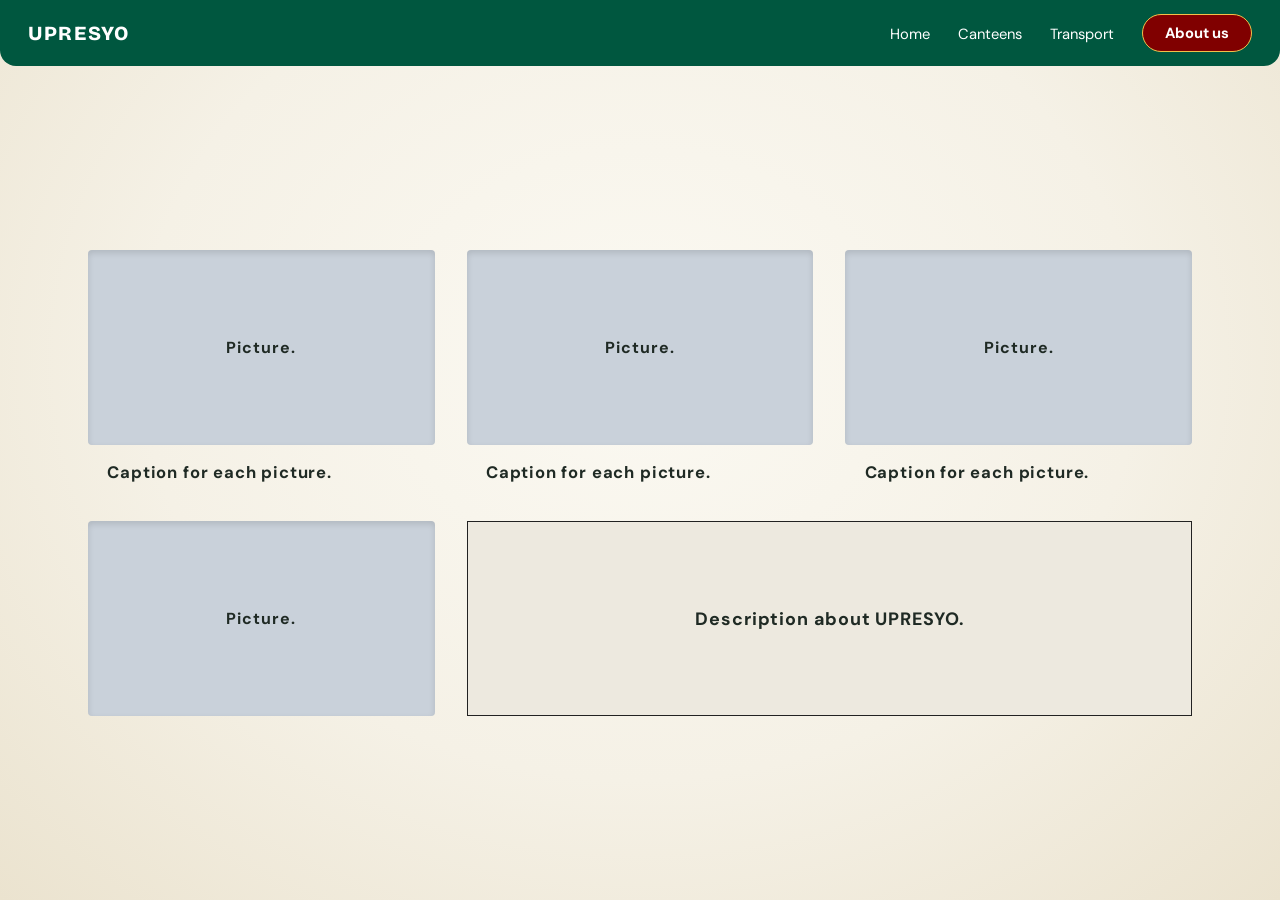
==== UPRESYO/about.html @ b5fb4d33 "Add files via upload" ====
<!DOCTYPE html>
<html lang="en">
<head>
  <meta charset="UTF-8">
  <meta name="viewport" content="width=device-width, initial-scale=1">
  <title>About us | UPRESYO</title>
  <link rel="preconnect" href="https://fonts.googleapis.com">
  <link rel="preconnect" href="https://fonts.gstatic.com" crossorigin>
  <link href="https://fonts.googleapis.com/css2?family=Bricolage+Grotesque:wght@600;800&family=DM+Sans:wght@400;500;700&display=swap" rel="stylesheet">
  <!-- style.css gives this page the same fonts, colors and navbar as the home page -->
  <link rel="stylesheet" href="home.css">
  <link rel="stylesheet" href="about.css">
</head>
<body>
  <div class="page">

    <!-- Navigation (same as home) -->
    <header class="navbar">
      <a href="home.html" class="logo">UPRESYO</a>
      <nav>
        <ul class="nav-links">
          <li><a href="home.html">Home</a></li>
          <li><a href="#">Canteens</a></li>
          <li><a href="#">Transport</a></li>
          <li><a href="about.html" class="btn-about" aria-current="page">About us</a></li>
        </ul>
      </nav>
    </header>

    <main class="about">

      <!-- Row 1: three pictures with captions -->
      <section class="gallery">
        <figure class="card">
          <div class="picture">Picture.</div>
          <!-- To use a real photo: <div class="picture"><img src="photo1.jpg" alt="..."></div> -->
          <figcaption>Caption for each picture.</figcaption>
        </figure>

        <figure class="card">
          <div class="picture">Picture.</div>
          <figcaption>Caption for each picture.</figcaption>
        </figure>

        <figure class="card">
          <div class="picture">Picture.</div>
          <figcaption>Caption for each picture.</figcaption>
        </figure>
      </section>

      <!-- Row 2: one picture and the description -->
      <section class="intro">
        <div class="picture">Picture.</div>
        <div class="description">
          <p>Description about UPRESYO.</p>
        </div>
      </section>

    </main>
  </div>
</body>
</html>
---- UPRESYO/home.css ----
:root {
  --green: #00573f;
  --green-dark: #003826;
  --cream: #f5f1e6;
  --gold: #f2c04a;
  --maroon: #5a2620;
  --white: #ffffff;
  --ink: #1f2a24;

  --font-heading: "Bricolage Grotesque", "Segoe UI", Arial, sans-serif;
  --font-body: "DM Sans", "Segoe UI", Arial, sans-serif;
}

* {
  box-sizing: border-box;
  margin: 0;
  padding: 0;
}

html,
body {
  height: 100%;
}

body {
  font-family: var(--font-body);
  background: var(--cream);
}

/* ---------- Frame ---------- */
.frame {
  display: flex;
  flex-direction: column;
  width: 100%;
  height: 100vh;   /* fallback */
  height: 100dvh;  /* fills the whole browser window */
  min-height: 520px;
  background:
    radial-gradient(ellipse at 50% 55%, #fbf9f2 0%, var(--cream) 55%, #ebe3cf 100%);
  overflow: hidden;
}

/* ---------- Navbar ---------- */
.navbar {
  display: flex;
  align-items: center;
  justify-content: space-between;
  flex-wrap: wrap;
  gap: 12px;
  background: var(--green);
  flex: none;
  padding: 14px 28px;
  border-radius: 0 0 16px 16px;
}

.logo {
  font-family: var(--font-heading);
  color: var(--white);
  font-weight: 800;
  font-size: 1.25rem;
  letter-spacing: 0.06em;
  text-decoration: none;
}

.nav-links {
  display: flex;
  align-items: center;
  gap: 28px;
  list-style: none;
}

.nav-links a {
  color: var(--white);
  font-size: 0.92rem;
  text-decoration: none;
  padding-bottom: 3px;
  border-bottom: 2px solid transparent;
  transition: border-color 0.2s ease;
}

.nav-links a.active {
  font-weight: 700;
  border-bottom-color: var(--gold);
}

.nav-links a:hover {
  border-bottom-color: var(--gold);
}

.nav-links a:focus-visible,
.logo:focus-visible,
.blob:focus-visible {
  outline: 3px solid var(--gold);
  outline-offset: 3px;
}

.nav-links .btn-about {
  display: inline-block;
  background: var(--gold);
  color: var(--green-dark);
  padding: 8px 22px;
  border-radius: 999px;
  border-bottom: 0;
  font-weight: 700;
  transition: background-color 0.2s ease;
}

.nav-links .btn-about:hover {
  background: #ffd873;
}

/* ---------- Stage (everything is positioned in % so it scales) ---------- */
.stage {
  position: relative;
  flex: 1;
  min-height: 0;
  container-type: size;
  /* One shared size unit so text and shapes scale together
     with whichever is tighter: the window's width or height. */
  --u: min(1cqw, 1.57cqh);
}

.stage > * {
  position: absolute;
}

/* Orbit rings */
.orbit {
  border-radius: 50%;
  border: 1.5px solid;
}

.orbit-outer {
  left: 9%;
  top: 13%;
  width: 82%;
  height: 79%;
  border-color: var(--gold);
  box-shadow: 0 0 26px rgba(242, 192, 74, 0.3), inset 0 0 26px rgba(242, 192, 74, 0.15);
}

.orbit-inner {
  left: 19.8%;
  top: 22%;
  width: 60.4%;
  height: 59%;
  border-color: var(--green);
  background: radial-gradient(ellipse, rgba(255, 255, 255, 0.85), rgba(255, 255, 255, 0.35) 70%);
}

/* ---------- Center hero ---------- */
.hero {
  left: 50%;
  top: 51.5%;
  width: calc(44 * var(--u));
  translate: -50% -50%;
  display: flex;
  flex-direction: column;
  align-items: center;
  text-align: center;
  gap: calc(1.8 * var(--u));
  animation: hero-in 0.8s ease-out both;
}

@keyframes hero-in {
  from { opacity: 0; scale: 0.94; }
  to   { opacity: 1; scale: 1; }
}

.hero-logo {
    width: 180px;
    height: auto;
    object-fit: contain;
    display: block;
    border: none;
    background: transparent;
    box-shadow: none;

    background: transparent;
    border: none;
    box-shadow: none;
    outline: none;
}


/* Orbiting image links */
.blob {
    display: flex;
    flex-direction: column;
    align-items: center;
    justify-content: center;
    gap: 8px;

    text-align: center;
    text-decoration: none;
    padding: 0;

    background: transparent;
    border: none;
    border-radius: 0;
    box-shadow: none;

    color: var(--ink);
    cursor: pointer;

    transition: transform 0.25s ease;
}

/* Circular images */
/* Completely remove orbiting boxes */
.blob {
    background: none !important;
    border: none !important;
    border-radius: 0 !important;
    box-shadow: none !important;
    outline: none;
}

/* Remove image background and border */
.blob-img {
    width: 100px;
    height: 100px;
    object-fit: cover;
    border-radius: 50%;
    border: none;
    box-shadow: none;
}

/* Remove box and shadow on hover */
.blob:hover,
.blob:focus-visible {
    background: none !important;
    box-shadow: none !important;
}

.hero-logo,
.center-placeholder img {
  width: max(56px, calc(13 * var(--u)));
  height: auto;
  object-fit: contain;
}

.hero h1 {
  font-family: var(--font-heading);
  font-weight: 800;
  font-size: clamp(1rem, calc(3.3 * var(--u)), 3.4rem);
  line-height: 1.1;
  letter-spacing: -0.01em;
  color: var(--green);
}

.hero p {
  max-width: 90%;
  font-size: clamp(0.7rem, calc(1.75 * var(--u)), 1.5rem);
  line-height: 1.4;
  color: #4a5a52;
}

/* ---------- Orbiting blobs (positions are set by script.js) ---------- */
.blob {
  display: flex;
  flex-direction: column;
  align-items: center;
  justify-content: center;
  gap: 6%;
  text-align: center;
  text-decoration: none;
  padding: 0 4px;
  border-radius: 24%;
  color: var(--ink);
  font-family: var(--font-body);
  font-size: clamp(0.6rem, calc(1.9 * var(--u)), 1.4rem);
  font-weight: 700;
  line-height: 1.15;
  cursor: pointer;
  box-shadow: 0 4px 10px rgba(0, 0, 0, 0.1);
  transition: scale 0.25s ease, box-shadow 0.25s ease, filter 0.25s ease;
}

.blob svg {
  width: 34%;
  height: auto;
}

.blob:hover,
.blob:focus-visible {
  scale: 1.12;
  z-index: 2;
  filter: brightness(0.96) saturate(1.1);
  box-shadow: 0 10px 22px rgba(0, 0, 0, 0.22);
}

.tint-gold  { background: #f7e1a0; }
.tint-green { background: #cde4d8; }
.tint-rose  { background: #ecd0cb; }
.tint-slate { background: #d3dce6; }

.blob-top          { left: 40.3%; top: 3.7%;  width: calc(15 * var(--u));   height: calc(11.8 * var(--u)); }
.blob-right        { left: 77.8%; top: 18.9%; width: calc(15 * var(--u));   height: calc(11.4 * var(--u)); }
.blob-left         { left: 7.3%;  top: 26%;   width: calc(15 * var(--u));   height: calc(11.4 * var(--u)); }
.blob-bottom-left  { left: 13.4%; top: 77%;   width: calc(17.7 * var(--u)); height: calc(12.3 * var(--u)); }
.blob-bottom-right { left: 72.2%; top: 77%;   width: calc(17.6 * var(--u)); height: calc(12.3 * var(--u)); }

/* ---------- Small screens ---------- */
@media (max-width: 600px) {
  .navbar {
    justify-content: center;
    padding: 12px 16px;
  }

  .nav-links {
    gap: 16px;
  }
}

/* Tall, narrow windows (phones): give the center more room */
@media (max-aspect-ratio: 1/1) {
  .hero {
    width: 58%;
  }
}

@media (max-width: 480px) {
  .hero p {
    display: none;
  }
}

@media (prefers-reduced-motion: reduce) {
  .hero {
    animation: none;
  }
}
---- UPRESYO/about.css ----
/* About page. Loaded after style.css, which supplies the colors, fonts and navbar. */

.page {
  min-height: 100vh;
  min-height: 100dvh;
  display: flex;
  flex-direction: column;
  background: radial-gradient(ellipse at 50% 40%, #fbf9f2 0%, var(--cream) 55%, #ebe3cf 100%);
}

/* "About us" is the current page, so it gets the maroon button from the wireframe */
.nav-links .btn-about {
  background: #800000;
  color: var(--white);
  border: 1.5px solid var(--gold);
}

.nav-links .btn-about:hover {
  background: #9a1414;
}

/* ---------- Layout ---------- */
.about {
  flex: 1;
  width: 100%;
  max-width: 1200px;
  margin: 0 auto;
  padding: clamp(20px, 4vw, 48px);
  display: flex;
  flex-direction: column;
  justify-content: center;
  gap: clamp(20px, 3vw, 36px);
}

.gallery,
.intro {
  display: grid;
  grid-template-columns: repeat(3, 1fr);
  gap: clamp(16px, 2.5vw, 32px);
}

.intro {
  align-items: stretch;
}

/* ---------- Pictures ---------- */
.card {
  display: flex;
  flex-direction: column;
  gap: 14px;
}

.picture {
  aspect-ratio: 16 / 9;
  display: flex;
  align-items: center;
  justify-content: center;
  background: #c9d1da;
  border-radius: 4px;
  box-shadow: inset 0 3px 6px rgba(0, 0, 0, 0.12);
  color: var(--ink);
  font-weight: 700;
  letter-spacing: 0.06em;
  overflow: hidden;
  transition: translate 0.25s ease, box-shadow 0.25s ease;
}

.picture img {
  width: 100%;
  height: 100%;
  object-fit: cover;
}

.card:hover .picture {
  translate: 0 -4px;
  box-shadow: 0 10px 20px rgba(0, 0, 0, 0.18);
}

figcaption {
  padding: 0 clamp(4px, 1.5vw, 20px);
  font-weight: 700;
  font-size: clamp(0.85rem, 1.3vw, 1.1rem);
  letter-spacing: 0.05em;
  line-height: 1.6;
  color: var(--ink);
}

/* ---------- Description box (second row, columns 2-3) ---------- */
.description {
  grid-column: 2 / 4;
  display: flex;
  align-items: center;
  justify-content: center;
  text-align: center;
  padding: 24px;
  background: #ede9df;
  border: 1px solid #222;
}

.description p {
  font-weight: 700;
  font-size: clamp(0.9rem, 1.4vw, 1.2rem);
  letter-spacing: 0.05em;
  color: var(--ink);
}

/* ---------- Small screens ---------- */
@media (max-width: 700px) {
  .gallery,
  .intro {
    grid-template-columns: 1fr;
  }

  .description {
    grid-column: auto;
    min-height: 140px;
  }
}
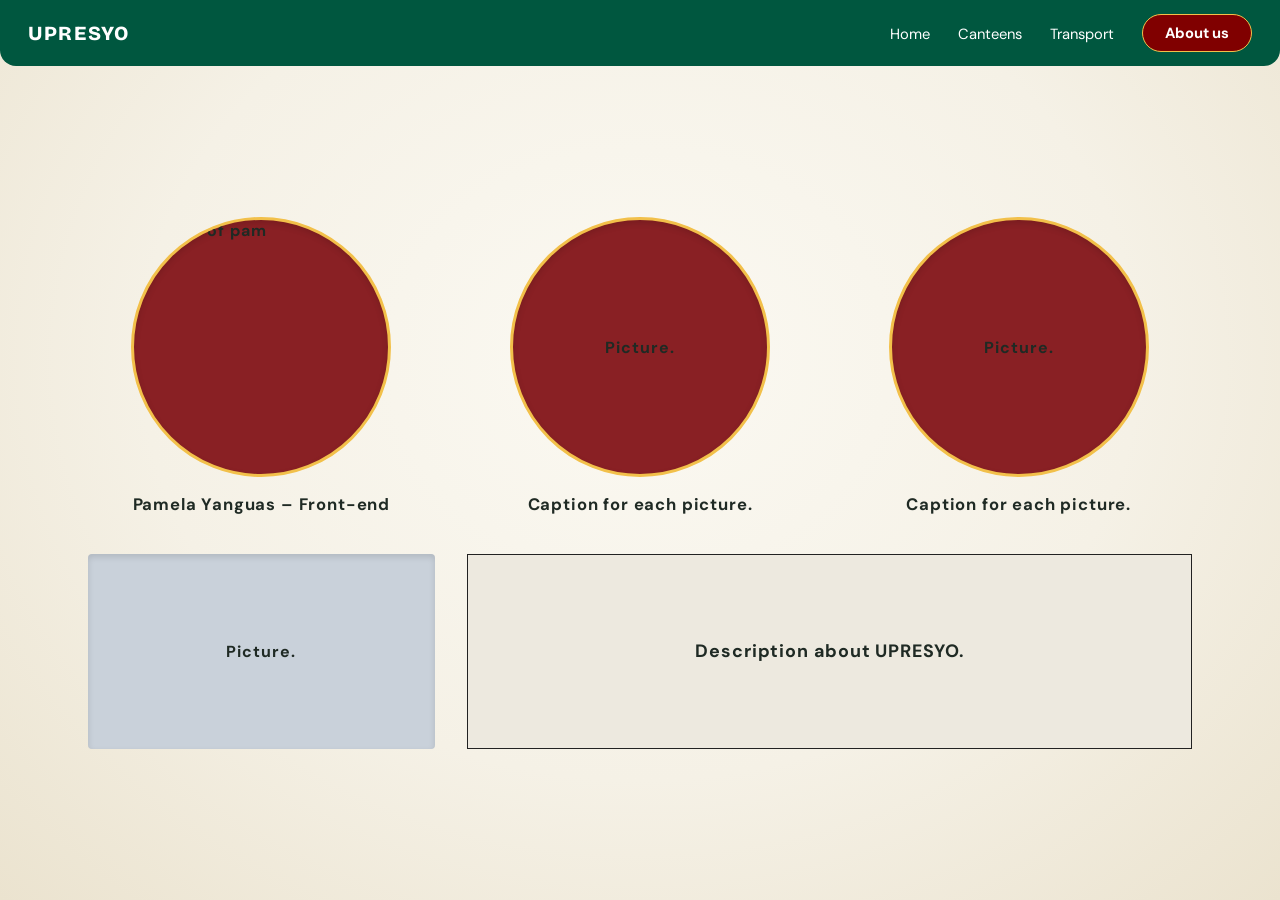
==== commit 4e5eb6c8: "Merge pull request #1 from pompam-dotcom/main pull fest" ====
--- a/UPRESYO/about.html
+++ b/UPRESYO/about.html
@@ -32,9 +32,9 @@
       <!-- Row 1: three pictures with captions -->
       <section class="gallery">
         <figure class="card">
-          <div class="picture">Picture.</div>
+          <div class="picture"><img src="pam.png" alt="Photo of pam"></div>
           <!-- To use a real photo: <div class="picture"><img src="photo1.jpg" alt="..."></div> -->
-          <figcaption>Caption for each picture.</figcaption>
+          <figcaption>Pamela Yanguas – Front-end</figcaption>
         </figure>
 
         <figure class="card">
@@ -59,4 +59,4 @@
     </main>
   </div>
 </body>
-</html>+</html>
--- a/UPRESYO/home.css
+++ b/UPRESYO/home.css
@@ -6,6 +6,9 @@
   --maroon: #5a2620;
   --white: #ffffff;
   --ink: #1f2a24;
+  --maroon-hover: #800000;
+  --maroon-hover-deep: #5c0000;
+  --profile-bg: #892024;
 
   --font-heading: "Bricolage Grotesque", "Segoe UI", Arial, sans-serif;
   --font-body: "DM Sans", "Segoe UI", Arial, sans-serif;
@@ -24,7 +27,7 @@
 
 body {
   font-family: var(--font-body);
-  background: var(--cream);
+  background: var(--cream)
 }
 
 /* ---------- Frame ---------- */
@@ -35,9 +38,9 @@
   height: 100vh;   /* fallback */
   height: 100dvh;  /* fills the whole browser window */
   min-height: 520px;
-  background:
-    radial-gradient(ellipse at 50% 55%, #fbf9f2 0%, var(--cream) 55%, #ebe3cf 100%);
-  overflow: hidden;
+     background:
+     url("homepagebg.png") center / cover no-repeat,
+     var(--cream);
 }
 
 /* ---------- Navbar ---------- */
@@ -106,7 +109,8 @@
 }
 
 .nav-links .btn-about:hover {
-  background: #ffd873;
+  background: var(--maroon-hover);
+  color: var(--white);
 }
 
 /* ---------- Stage (everything is positioned in % so it scales) ---------- */
@@ -330,4 +334,164 @@
   .hero {
     animation: none;
   }
-}+}
+
+/* ---------- About blob ---------- */
+.blob-top-left {
+  left: 21%;
+  top: 11%;
+  width: calc(15 * var(--u));
+  height: calc(11.4 * var(--u));
+}
+
+.about-blob {
+  isolation: isolate;
+  font-family: var(--font-heading);
+  font-weight: 800;
+  color: var(--green-dark);
+}
+
+/* The yellow morphing shape lives on a pseudo-element, because your
+   earlier ".blob { ... !important }" rules would block an animated
+   border-radius on the link itself. */
+.about-blob::before {
+  content: "";
+  position: absolute;
+  inset: 0;
+  z-index: -1;
+  background: var(--gold);
+  border-radius: 60% 40% 55% 45% / 50% 60% 40% 50%;
+  box-shadow: 0 6px 18px rgba(242, 192, 74, 0.45);
+  animation: blob-morph 6s ease-in-out infinite;
+  transition: background-color 0.2s ease;
+}
+
+.about-blob:hover::before {
+  background: #ffd873;
+}
+
+@keyframes blob-morph {
+  0%, 100% { border-radius: 60% 40% 55% 45% / 50% 60% 40% 50%; }
+  50%      { border-radius: 40% 60% 45% 55% / 60% 40% 60% 40%; }
+}
+
+@media (prefers-reduced-motion: reduce) {
+  .about-blob::before { animation: none; }
+}
+
+.about-blob::before {
+  display: none;
+}
+
+/* ---------- Readability fixes ---------- */
+
+/* 1. Make the center circle solid so the road doesn't show through the text */
+.orbit-inner {
+  background: rgba(251, 249, 242, 0.93);
+  border-color: var(--green);
+  border-width: 2px;
+  box-shadow: 0 8px 30px rgba(0, 0, 0, 0.25);
+}
+
+/* 2. Give every label a pill background so it reads on any background */
+.blob span {
+  background: rgba(255, 255, 255, 0.92);
+  color: var(--ink);
+  padding: 2px 12px;
+  border-radius: 999px;
+  box-shadow: 0 2px 6px rgba(0, 0, 0, 0.25);
+}
+
+/* 3. Make the orbit path easier to see */
+.orbit-outer {
+  border-width: 3px;
+  border-color: var(--gold);
+  box-shadow:
+    0 0 0 2px rgba(255, 255, 255, 0.6),
+    0 0 26px rgba(242, 192, 74, 0.6);
+}
+
+/* 4. Keep the pixel art crisp when it's scaled */
+.blob-img,
+.hero-logo {
+  image-rendering: pixelated;
+}
+
+/* 5. Slightly larger logo */
+.hero-logo {
+  width: max(80px, calc(16 * var(--u)));
+}
+
+/* ---------- Bigger designs & logo ---------- */
+
+/* Tweak these two numbers to resize everything at once */
+.stage {
+  --icon-size: 13;   /* orbiting icons (was ~7 at this window size) */
+  --logo-size: 20;   /* center logo */
+}
+
+/* Orbiting icons: scale with the window instead of fixed 100px */
+.blob-img {
+  width: clamp(64px, calc(var(--icon-size) * var(--u)), 260px);
+  height: clamp(64px, calc(var(--icon-size) * var(--u)), 260px);
+  object-fit: contain;   /* no cropping when bigger */
+  border-radius: 0;
+}
+
+/* Let each blob size itself around its image + label.
+   (home.js uses the blob's real size to center it on the ring,
+   so auto-sizing keeps it centered.) */
+.stage > .blob {
+  width: auto;
+  height: auto;
+}
+
+/* Slightly bigger labels to match */
+.blob span {
+  font-size: clamp(0.75rem, calc(2.2 * var(--u)), 1.7rem);
+}
+
+/* Center logo */
+.hero-logo {
+  width: clamp(90px, calc(var(--logo-size) * var(--u)), 340px);
+}
+
+/* ---------- Highlight the center logo ---------- */
+
+/* Bigger logo, with a soft glow so it stands out */
+.stage {
+  --logo-size: 32;   /* was 20. Raise it for an even bigger logo */
+}
+
+.hero-logo {
+  width: clamp(120px, calc(var(--logo-size) * var(--u)), 520px);
+  filter: drop-shadow(0 6px 18px rgba(242, 192, 74, 0.55));
+}
+
+/* Wider text area so the headline can fit on one line */
+.hero {
+  width: calc(54 * var(--u));
+  gap: calc(1.2 * var(--u));
+}
+
+/* Smaller headline */
+.hero h1 {
+  font-size: clamp(0.9rem, calc(2.3 * var(--u)), 2.4rem);
+  line-height: 1.15;
+}
+
+/* Smaller tagline */
+.hero p {
+  font-size: clamp(0.65rem, calc(1.3 * var(--u)), 1.15rem);
+  max-width: 100%;
+}
+
+.orbit-outer {
+  top: 15%;
+  height: 70%;
+}
+
+  @keyframes logo-pulse {
+    0%, 100% { scale: 1; }
+    50% { scale: 1.05; }
+  }
--- a/UPRESYO/about.css
+++ b/UPRESYO/about.css
@@ -16,7 +16,7 @@
 }
 
 .nav-links .btn-about:hover {
-  background: #9a1414;
+  background: var(--maroon-hover-deep);
 }
 
 /* ---------- Layout ---------- */
@@ -75,6 +75,23 @@
   translate: 0 -4px;
   box-shadow: 0 10px 20px rgba(0, 0, 0, 0.18);
 }
+/* Profile photos: round frame */
+.card .picture {
+  width: 75%;
+  aspect-ratio: 1 / 1;
+  margin: 0 auto;
+  border-radius: 50%;
+  border: 3px solid var(--gold);
+  background: var(--profile-bg);
+}
+
+.card .picture img {
+  object-position: center 35%;
+}
+
+.card figcaption {
+  text-align: center;
+}
 
 figcaption {
   padding: 0 clamp(4px, 1.5vw, 20px);
@@ -115,4 +132,4 @@
     grid-column: auto;
     min-height: 140px;
   }
-}+}
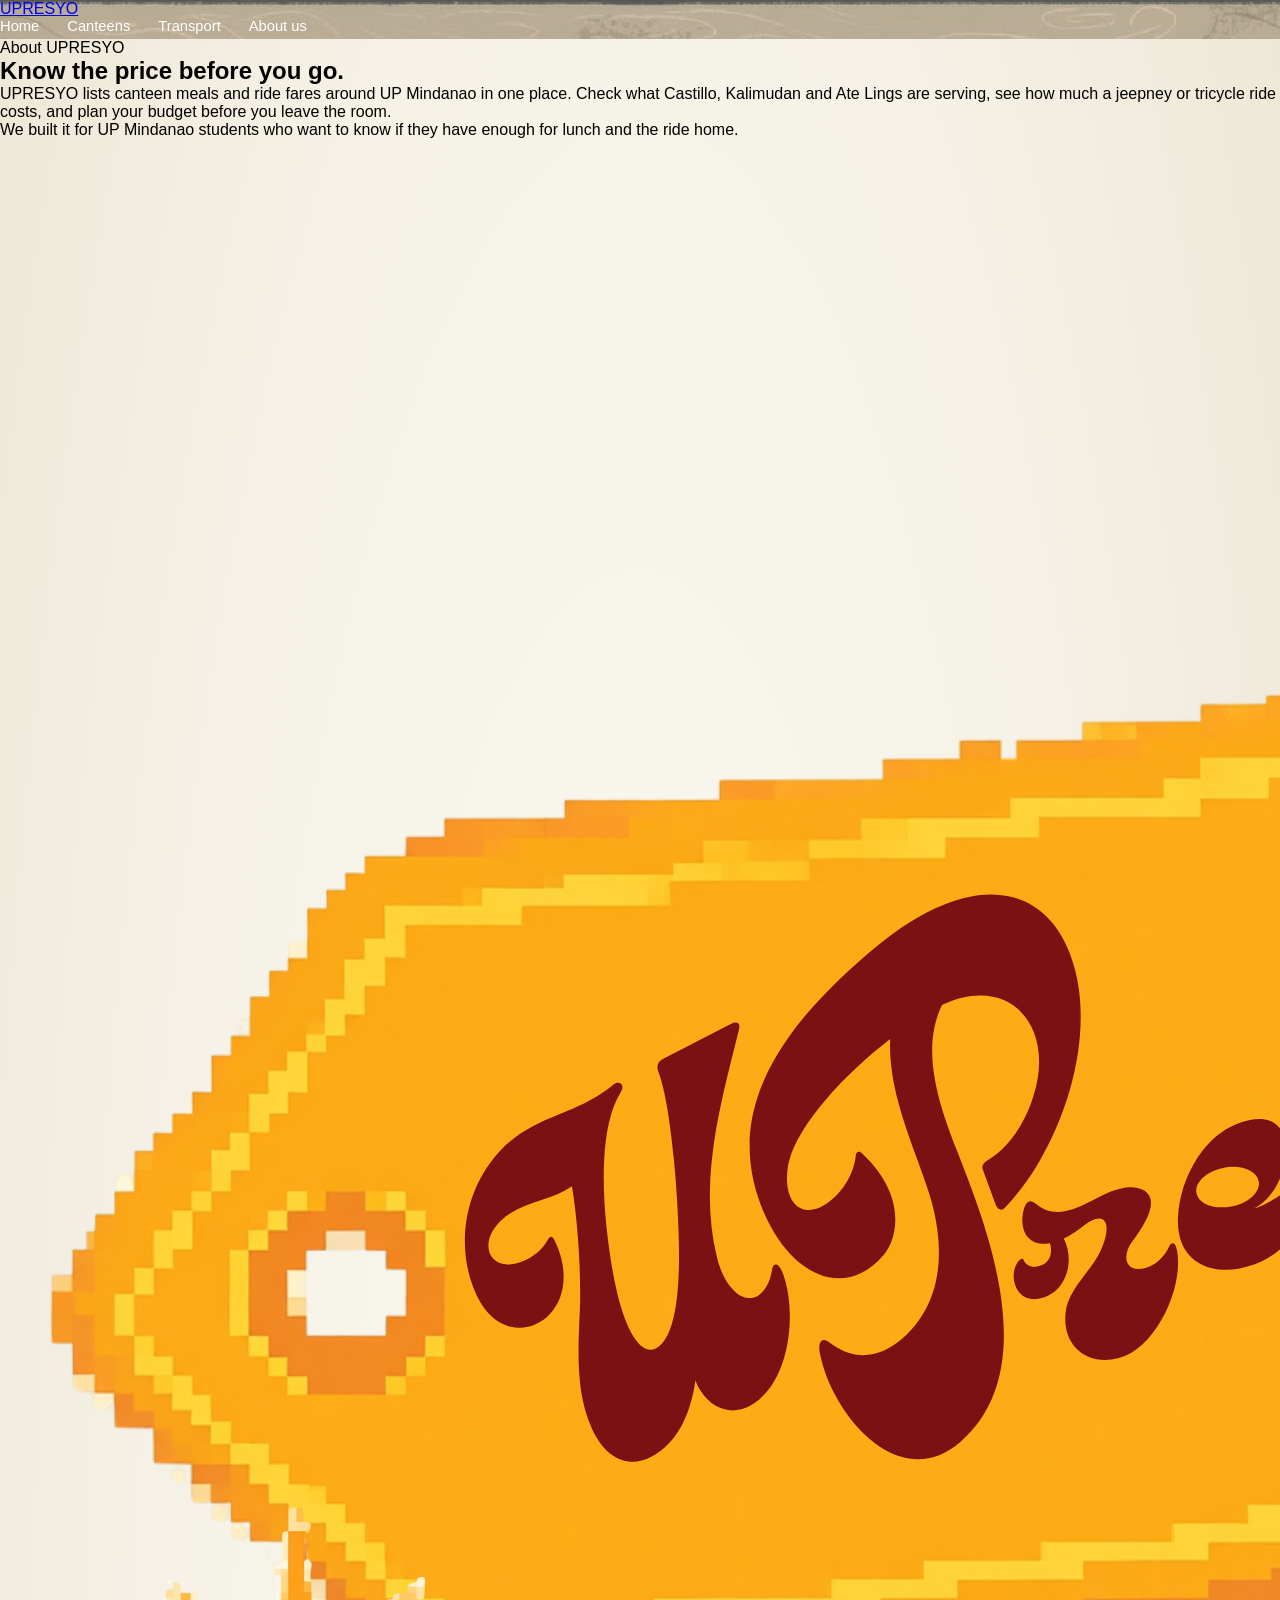
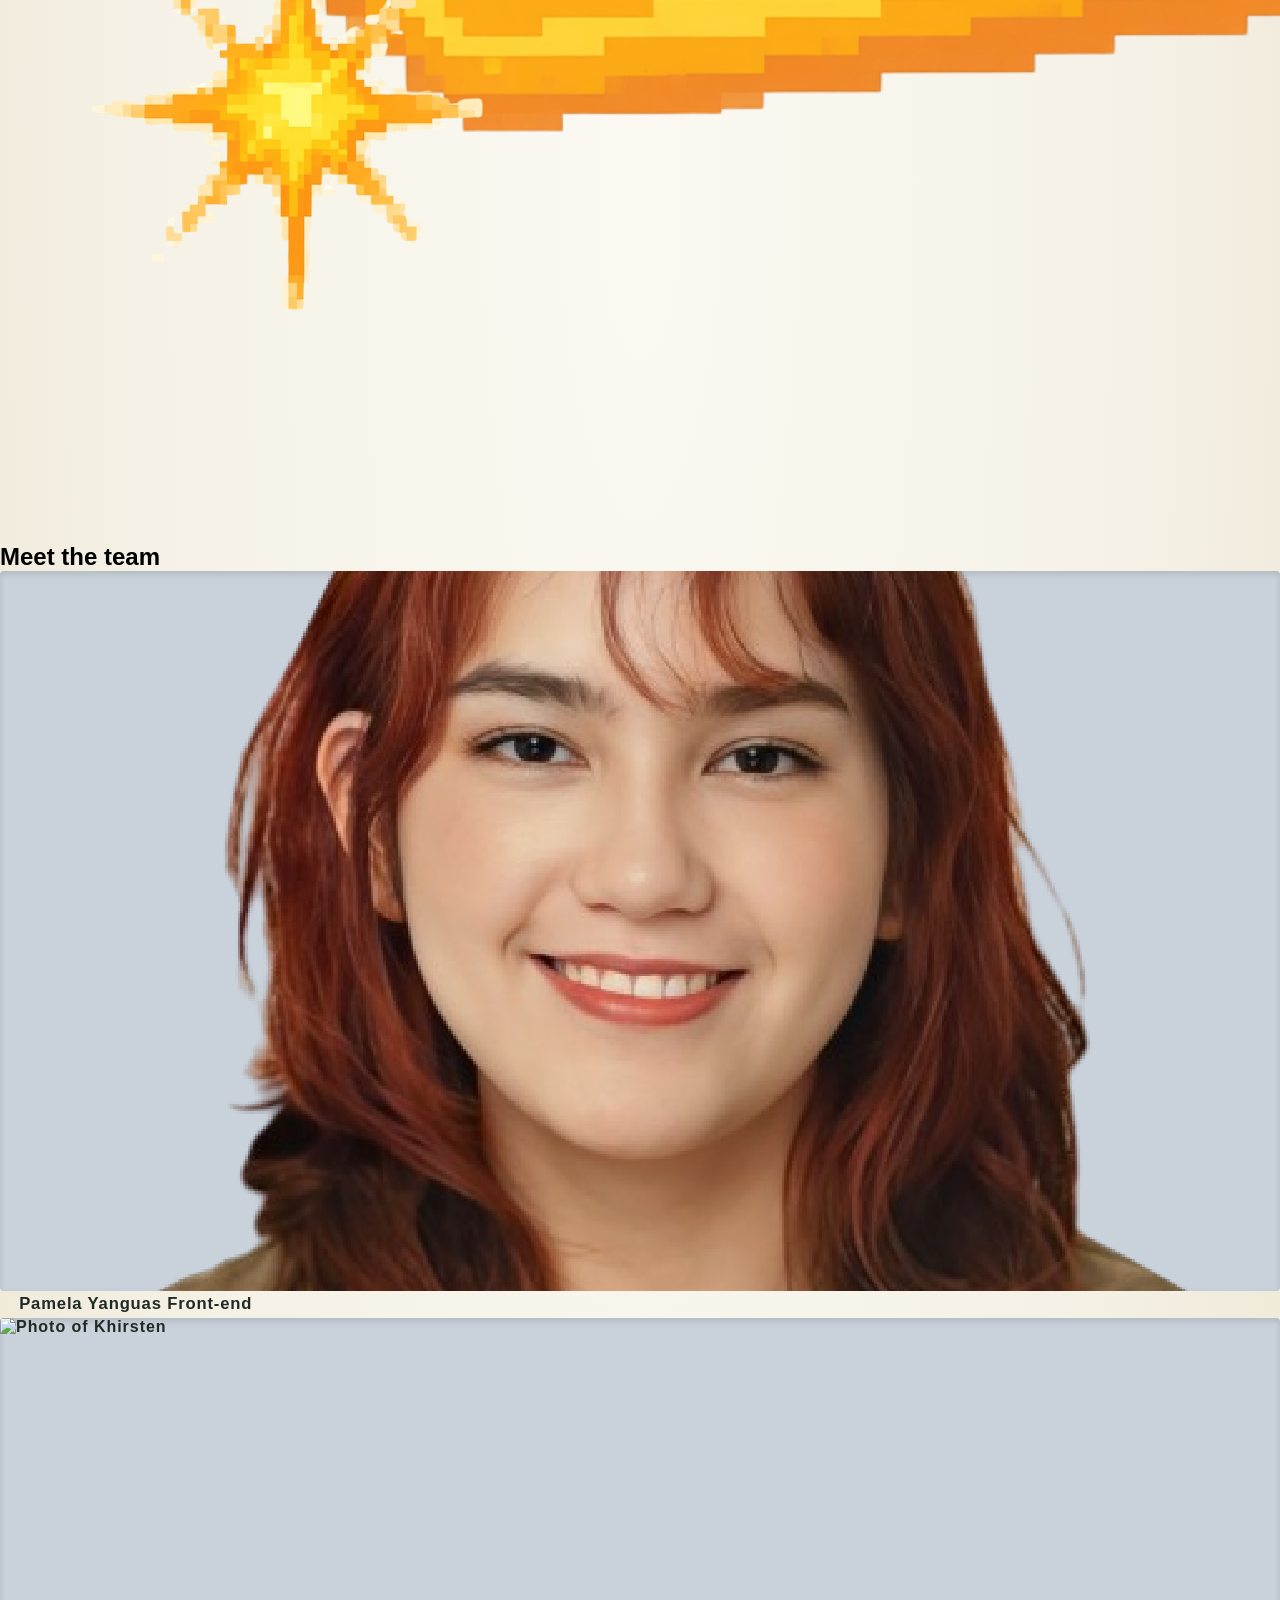
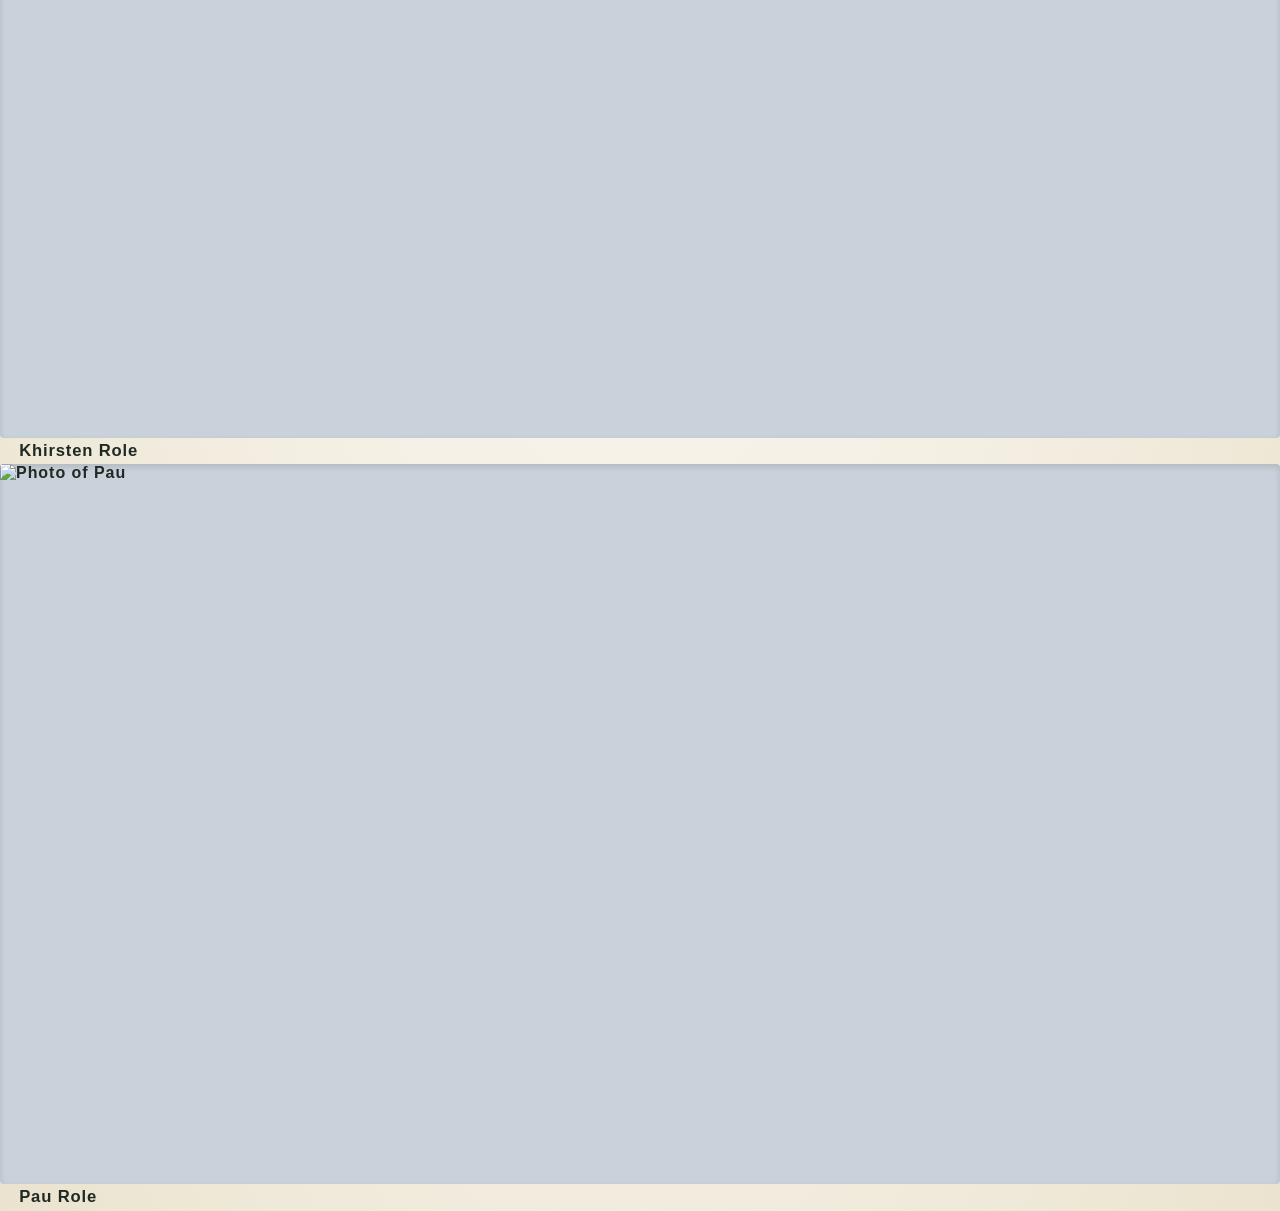
==== commit 3fea9673: "Revamp About page layout and content Updated the About page with a new layout and team information." ====
--- a/UPRESYO/about.html
+++ b/UPRESYO/about.html
@@ -6,57 +6,79 @@
   <title>About us | UPRESYO</title>
   <link rel="preconnect" href="https://fonts.googleapis.com">
   <link rel="preconnect" href="https://fonts.gstatic.com" crossorigin>
-  <link href="https://fonts.googleapis.com/css2?family=Bricolage+Grotesque:wght@600;800&family=DM+Sans:wght@400;500;700&display=swap" rel="stylesheet">
-  <!-- style.css gives this page the same fonts, colors and navbar as the home page -->
+  <link href="https://fonts.googleapis.com/css2?family=Fredoka:wght@500;600;700&family=Plus+Jakarta+Sans:wght@400;500;600;700&display=swap" rel="stylesheet">
   <link rel="stylesheet" href="home.css">
   <link rel="stylesheet" href="about.css">
 </head>
 <body>
-  <div class="page">
 
-    <!-- Navigation (same as home) -->
-    <header class="navbar">
-      <a href="home.html" class="logo">UPRESYO</a>
-      <nav>
-        <ul class="nav-links">
-          <li><a href="home.html">Home</a></li>
-          <li><a href="#">Canteens</a></li>
-          <li><a href="#">Transport</a></li>
-          <li><a href="about.html" class="btn-about" aria-current="page">About us</a></li>
-        </ul>
+  <!-- Same top bar as the Castillo page -->
+  <header class="site-header">
+    <div class="nav-inner">
+      <a class="brand" href="home.html">UPRESYO</a>
+      <nav class="nav-links" aria-label="Primary Navigation">
+        <a href="home.html">Home</a>
+        <a href="castillo.html">Canteens</a>
+        <a href="toda.html">Transport</a>
+        <a class="nav-cta" href="about.html" aria-current="page">About us</a>
       </nav>
-    </header>
+    </div>
+  </header>
 
-    <main class="about">
+  <main class="page">
+    <section class="about-container">
 
-      <!-- Row 1: three pictures with captions -->
-      <section class="gallery">
-        <figure class="card">
-          <div class="picture"><img src="pam.png" alt="Photo of pam"></div>
-          <!-- To use a real photo: <div class="picture"><img src="photo1.jpg" alt="..."></div> -->
-          <figcaption>Pamela Yanguas – Front-end</figcaption>
+      <!-- What UPRESYO is -->
+      <div class="about-intro">
+        <div class="intro-text">
+          <span class="about-tag">About UPRESYO</span>
+          <h1 class="about-title">Know the price before you go.</h1>
+          <p>
+            UPRESYO lists canteen meals and ride fares around UP Mindanao in one place.
+            Check what Castillo, Kalimudan and Ate Lings are serving, see how much a
+            jeepney or tricycle ride costs, and plan your budget before you leave the room.
+          </p>
+          <p>
+            We built it for UP Mindanao students who want to know if they have enough
+            for lunch and the ride home.
+          </p>
+        </div>
+        <div class="intro-art">
+          <img src="finallogo.png" alt="UPRESYO price tag logo">
+        </div>
+      </div>
+
+      <!-- Team -->
+      <h2 class="team-heading">Meet the team</h2>
+
+      <div class="team">
+        <figure class="member">
+          <div class="picture"><img src="pam.png" alt="Photo of Pamela Yanguas"></div>
+          <figcaption>
+            <span class="member-name">Pamela Yanguas</span>
+            <span class="member-role">Front-end</span>
+          </figcaption>
         </figure>
 
-        <figure class="card">
-          <div class="picture">Picture.</div>
-          <figcaption>Caption for each picture.</figcaption>
+        <figure class="member">
+          <div class="picture"><img src="khirsten.png" alt="Photo of Khirsten"></div>
+          <figcaption>
+            <span class="member-name">Khirsten</span>
+            <span class="member-role">Role</span>
+          </figcaption>
         </figure>
 
-        <figure class="card">
-          <div class="picture">Picture.</div>
-          <figcaption>Caption for each picture.</figcaption>
+        <figure class="member">
+          <div class="picture"><img src="pau.png" alt="Photo of Pau"></div>
+          <figcaption>
+            <span class="member-name">Pau</span>
+            <span class="member-role">Role</span>
+          </figcaption>
         </figure>
-      </section>
+      </div>
 
-      <!-- Row 2: one picture and the description -->
-      <section class="intro">
-        <div class="picture">Picture.</div>
-        <div class="description">
-          <p>Description about UPRESYO.</p>
-        </div>
-      </section>
+    </section>
+  </main>
 
-    </main>
-  </div>
 </body>
 </html>
--- a/UPRESYO/home.css
+++ b/UPRESYO/home.css
@@ -22,12 +22,22 @@
 
 html,
 body {
-  height: 100%;
-}
-
-body {
   font-family: var(--font-body);
   background: var(--cream)
+}
+
+body {
+  margin: 0;
+  min-height: 100vh;
+  /* Replace 'pixel-bg.png' with your exact background filename */
+  background-image: 
+  linear-gradient(rgba(245, 248, 246, 0.35), rgba(245, 248, 246, 0.35)),
+  url("back3.jpg");
+  background-size: cover;
+  background-position: center;
+  background-repeat: no-repeat;
+  background-attachment: fixed;
+  image-rendering: pixelated;
 }
 
 /* ---------- Frame ---------- */
@@ -39,7 +49,7 @@
   height: 100dvh;  /* fills the whole browser window */
   min-height: 520px;
      background:
-     url("homepagebg.png") center / cover no-repeat,
+     url("back3.jpg") center / cover no-repeat,
      var(--cream);
 }
 
@@ -495,3 +505,30 @@
     0%, 100% { scale: 1; }
     50% { scale: 1.05; }
   }
+
+/* =========================================================
+   KEEP ORIGINAL OBLONG & PULL TEXT INSIDE (Paste at bottom of home.css)
+   ========================================================= */
+.hero {
+  gap: 4px !important;
+  padding-bottom: 24px !important;
+}
+
+.hero-logo {
+  width: min(290px, 42vw) !important;
+  margin-bottom: -6px !important;
+}
+
+.hero h1 {
+  margin: 0 !important;
+  font-size: clamp(1.1rem, 2vw, 1.45rem) !important;
+  line-height: 1.15 !important;
+}
+
+.hero p {
+  margin: 2px auto 0 !important;
+  font-size: clamp(0.8rem, 1.3vw, 0.95rem) !important;
+  color: #1a2b22 !important;
+  font-weight: 600 !important;
+  line-height: 1.25 !important;
+}
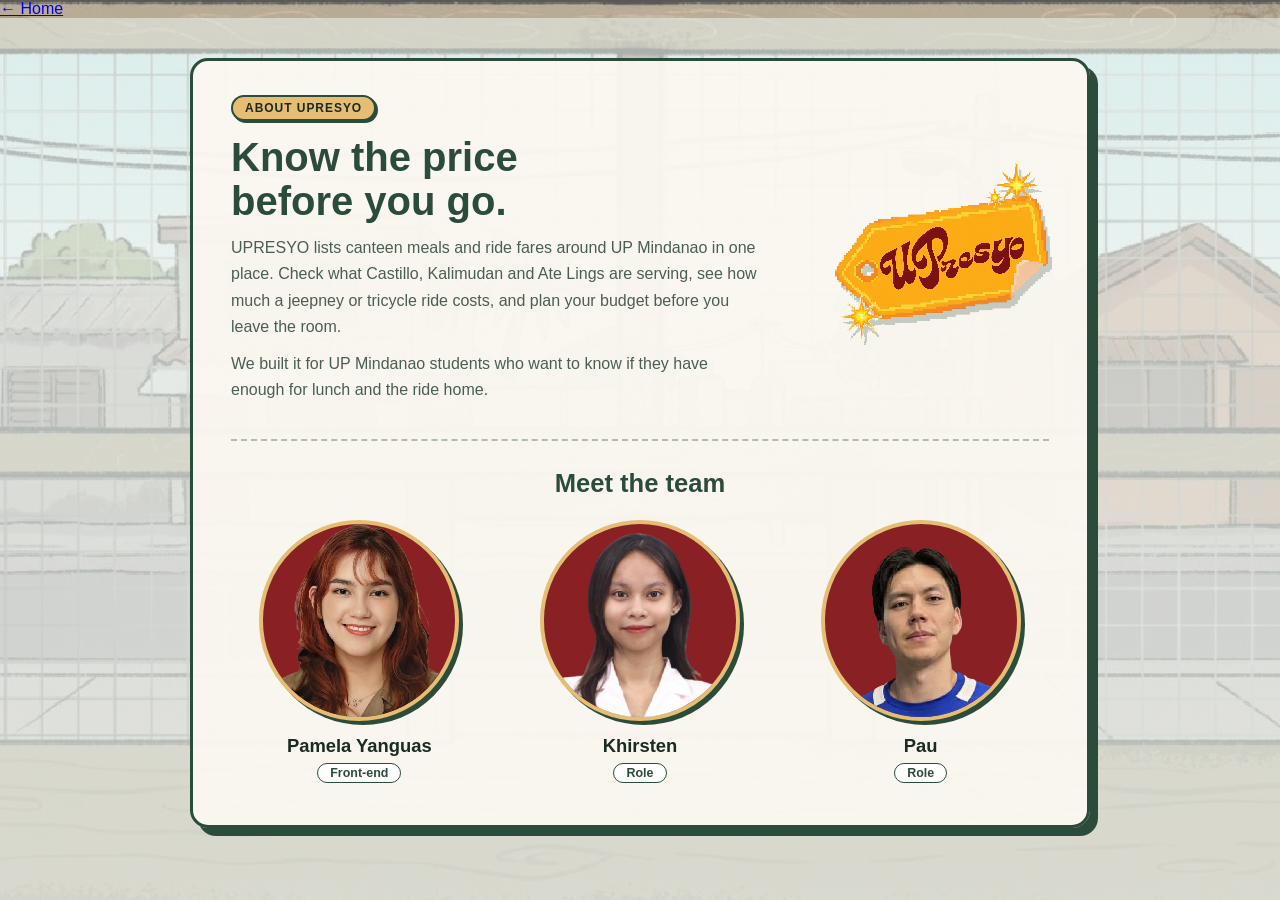
==== commit 3a445c62: "Update about.html with navigation link and structure Added a back navigation link to the home page a" ====
--- a/UPRESYO/about.html
+++ b/UPRESYO/about.html
@@ -12,18 +12,8 @@
 </head>
 <body>
 
-  <!-- Same top bar as the Castillo page -->
-  <header class="site-header">
-    <div class="nav-inner">
-      <a class="brand" href="home.html">UPRESYO</a>
-      <nav class="nav-links" aria-label="Primary Navigation">
-        <a href="home.html">Home</a>
-        <a href="castillo.html">Canteens</a>
-        <a href="toda.html">Transport</a>
-        <a class="nav-cta" href="about.html" aria-current="page">About us</a>
-      </nav>
-    </div>
-  </header>
+   <!-- Back to the home map (same as the Toda page) -->
+  <a href="home.html" class="back-pill">&larr; Home</a>
 
   <main class="page">
     <section class="about-container">
--- a/UPRESYO/about.css
+++ b/UPRESYO/about.css
@@ -1,135 +1,282 @@
-/* About page. Loaded after style.css, which supplies the colors, fonts and navbar. */
-
+/* About page. Loaded after home.css.
+   Uses the same header, background and boxed layout as the Castillo page. */
+
+:root {
+  --green: #2c4c3b;
+  --green-dark: #1f372a;
+  --gold: #e5be73;
+  --gold-light: #f3d9a4;
+  --cream: #fbf8f1;
+  --white: #ffffff;
+  --ink: #1a2b22;
+  --muted: #4b5e53;
+}
+
+* {
+  box-sizing: border-box;
+}
+
+body {
+  margin: 0;
+  font-family: "Plus Jakarta Sans", sans-serif;
+  color: var(--ink);
+  background-color: #d6e2dc;
+}
+
+/* ---------- Top bar (same as Castillo) ---------- */
+.site-header {
+  position: sticky;
+  top: 0;
+  z-index: 100;
+  background-color: var(--green);
+  border-bottom: 3px solid var(--green-dark);
+  box-shadow: 0 3px 10px rgba(0, 0, 0, 0.14);
+}
+
+.nav-inner {
+  max-width: 1200px;
+  height: 68px;
+  margin: 0 auto;
+  padding: 0 28px;
+  display: flex;
+  align-items: center;
+  justify-content: space-between;
+}
+
+.brand {
+  font-family: "Fredoka", sans-serif;
+  font-size: 1.45rem;
+  font-weight: 700;
+  letter-spacing: 0.04em;
+  color: var(--white);
+  text-decoration: none;
+}
+
+.nav-links {
+  display: flex;
+  align-items: center;
+  gap: 26px;
+}
+
+.nav-links a {
+  color: rgba(255, 255, 255, 0.88);
+  text-decoration: none;
+  font-size: 0.94rem;
+  font-weight: 600;
+  padding: 6px 2px;
+  border-bottom: 2px solid transparent;
+  transition: color 0.15s ease, border-color 0.15s ease;
+}
+
+.nav-links a:hover {
+  color: var(--white);
+  border-bottom-color: var(--gold);
+}
+
+/* About us is the current page, so its button is maroon */
+.nav-links a.nav-cta {
+  background: var(--maroon-hover);
+  color: var(--white);
+  padding: 8px 18px;
+  border-radius: 999px;
+  border: 1.5px solid var(--gold);
+  font-weight: 700;
+  transition: background-color 0.15s ease;
+}
+
+.nav-links a.nav-cta:hover {
+  background: var(--maroon-hover-deep);
+}
+
+/* ---------- Page background (same as Castillo) ---------- */
 .page {
-  min-height: 100vh;
-  min-height: 100dvh;
-  display: flex;
-  flex-direction: column;
-  background: radial-gradient(ellipse at 50% 40%, #fbf9f2 0%, var(--cream) 55%, #ebe3cf 100%);
-}
-
-/* "About us" is the current page, so it gets the maroon button from the wireframe */
-.nav-links .btn-about {
-  background: #800000;
-  color: var(--white);
-  border: 1.5px solid var(--gold);
-}
-
-.nav-links .btn-about:hover {
-  background: var(--maroon-hover-deep);
-}
-
-/* ---------- Layout ---------- */
-.about {
-  flex: 1;
+  min-height: calc(100vh - 68px);
+  padding: 40px 20px 72px;
+  display: flex;
+  justify-content: center;
+  align-items: flex-start;
+  background-color: #cfdcd5;
+  background-image:
+    linear-gradient(rgba(235, 242, 238, 0.72), rgba(235, 242, 238, 0.78)),
+    url("back3.jpg");
+  background-size: cover;
+  background-position: center;
+  background-attachment: fixed;
+}
+
+/* ---------- Boxed content (same style as the Castillo box) ---------- */
+.about-container {
   width: 100%;
-  max-width: 1200px;
-  margin: 0 auto;
-  padding: clamp(20px, 4vw, 48px);
-  display: flex;
-  flex-direction: column;
-  justify-content: center;
-  gap: clamp(20px, 3vw, 36px);
-}
-
-.gallery,
-.intro {
+  max-width: 900px;
+  background: rgba(251, 248, 241, 0.94);
+  border: 3px solid var(--green);
+  border-radius: 18px;
+  padding: 34px 38px 42px;
+  box-shadow: 8px 8px 0 var(--green);
+}
+
+/* ---------- Intro ---------- */
+.about-intro {
+  display: grid;
+  grid-template-columns: minmax(0, 1fr) 220px;
+  align-items: center;
+  gap: 28px;
+  padding-bottom: 26px;
+  border-bottom: 2px dashed rgba(44, 76, 59, 0.35);
+}
+
+.about-tag {
+  display: inline-block;
+  padding: 4px 12px;
+  font-size: 0.75rem;
+  font-weight: 700;
+  letter-spacing: 0.08em;
+  text-transform: uppercase;
+  background: var(--gold);
+  border: 2px solid var(--green);
+  border-radius: 999px;
+  box-shadow: 2px 2px 0 var(--green);
+}
+
+.about-title {
+  margin: 14px 0 12px;
+  font-family: "Fredoka", sans-serif;
+  font-size: clamp(1.8rem, 4vw, 2.5rem);
+  font-weight: 700;
+  line-height: 1.1;
+  color: var(--green);
+  text-wrap: balance;
+}
+
+.intro-text p {
+  margin: 0 0 10px;
+  max-width: 60ch;
+  font-size: 1rem;
+  line-height: 1.65;
+  color: var(--muted);
+}
+
+.intro-art img {
+  width: 100%;
+  height: auto;
+  display: block;
+  filter: drop-shadow(4px 6px 0 rgba(44, 76, 59, 0.25));
+}
+
+/* ---------- Team ---------- */
+.team-heading {
+  margin: 28px 0 22px;
+  font-family: "Fredoka", sans-serif;
+  font-size: 1.6rem;
+  font-weight: 700;
+  text-align: center;
+  color: var(--green);
+}
+
+.team {
   display: grid;
   grid-template-columns: repeat(3, 1fr);
-  gap: clamp(16px, 2.5vw, 32px);
-}
-
-.intro {
-  align-items: stretch;
-}
-
-/* ---------- Pictures ---------- */
-.card {
+  gap: 24px;
+}
+
+.member {
+  margin: 0;
   display: flex;
   flex-direction: column;
+  align-items: center;
   gap: 14px;
 }
 
-.picture {
-  aspect-ratio: 16 / 9;
-  display: flex;
-  align-items: center;
-  justify-content: center;
-  background: #c9d1da;
-  border-radius: 4px;
-  box-shadow: inset 0 3px 6px rgba(0, 0, 0, 0.12);
-  color: var(--ink);
-  font-weight: 700;
-  letter-spacing: 0.06em;
+/* Round photo frame: maroon behind transparent photos, gold ring */
+.member .picture {
+  width: 78%;
+  aspect-ratio: 1 / 1;
+  border-radius: 50%;
   overflow: hidden;
+  background: var(--profile-bg);
+  border: 4px solid var(--gold);
+  box-shadow: 4px 4px 0 var(--green);
   transition: translate 0.25s ease, box-shadow 0.25s ease;
 }
 
-.picture img {
+.member .picture img {
   width: 100%;
   height: 100%;
   object-fit: cover;
-}
-
-.card:hover .picture {
+  object-position: center 35%;
+  display: block;
+}
+
+.member:hover .picture {
   translate: 0 -4px;
-  box-shadow: 0 10px 20px rgba(0, 0, 0, 0.18);
-}
-/* Profile photos: round frame */
-.card .picture {
-  width: 75%;
-  aspect-ratio: 1 / 1;
-  margin: 0 auto;
-  border-radius: 50%;
-  border: 3px solid var(--gold);
-  background: var(--profile-bg);
-}
-
-.card .picture img {
-  object-position: center 35%;
-}
-
-.card figcaption {
+  box-shadow: 4px 8px 0 var(--green);
+}
+
+.member figcaption {
+  display: flex;
+  flex-direction: column;
+  align-items: center;
+  gap: 6px;
   text-align: center;
 }
 
-figcaption {
-  padding: 0 clamp(4px, 1.5vw, 20px);
-  font-weight: 700;
-  font-size: clamp(0.85rem, 1.3vw, 1.1rem);
-  letter-spacing: 0.05em;
-  line-height: 1.6;
+.member-name {
+  font-family: "Fredoka", sans-serif;
+  font-size: 1.15rem;
+  font-weight: 600;
   color: var(--ink);
 }
 
-/* ---------- Description box (second row, columns 2-3) ---------- */
-.description {
-  grid-column: 2 / 4;
-  display: flex;
-  align-items: center;
-  justify-content: center;
-  text-align: center;
-  padding: 24px;
-  background: #ede9df;
-  border: 1px solid #222;
-}
-
-.description p {
-  font-weight: 700;
-  font-size: clamp(0.9rem, 1.4vw, 1.2rem);
-  letter-spacing: 0.05em;
-  color: var(--ink);
+.member-role {
+  padding: 2px 12px;
+  font-size: 0.78rem;
+  font-weight: 700;
+  color: var(--green);
+  background: var(--white);
+  border: 1.5px solid var(--green);
+  border-radius: 999px;
 }
 
 /* ---------- Small screens ---------- */
-@media (max-width: 700px) {
-  .gallery,
-  .intro {
+@media (max-width: 760px) {
+  .nav-inner {
+    height: auto;
+    padding: 12px 16px;
+    flex-wrap: wrap;
+    gap: 8px;
+  }
+
+  .nav-links {
+    gap: 16px;
+    flex-wrap: wrap;
+  }
+
+  .about-container {
+    padding: 24px 20px 30px;
+    box-shadow: 5px 5px 0 var(--green);
+  }
+
+  .about-intro {
     grid-template-columns: 1fr;
   }
 
-  .description {
-    grid-column: auto;
-    min-height: 140px;
-  }
-}
+  .intro-art {
+    max-width: 180px;
+    margin: 0 auto;
+    order: -1;
+  }
+
+  .team {
+    grid-template-columns: 1fr;
+  }
+
+  .member .picture {
+    width: 60%;
+  }
+}
+
+@media (prefers-reduced-motion: reduce) {
+  .member .picture {
+    transition: none;
+  }
+}
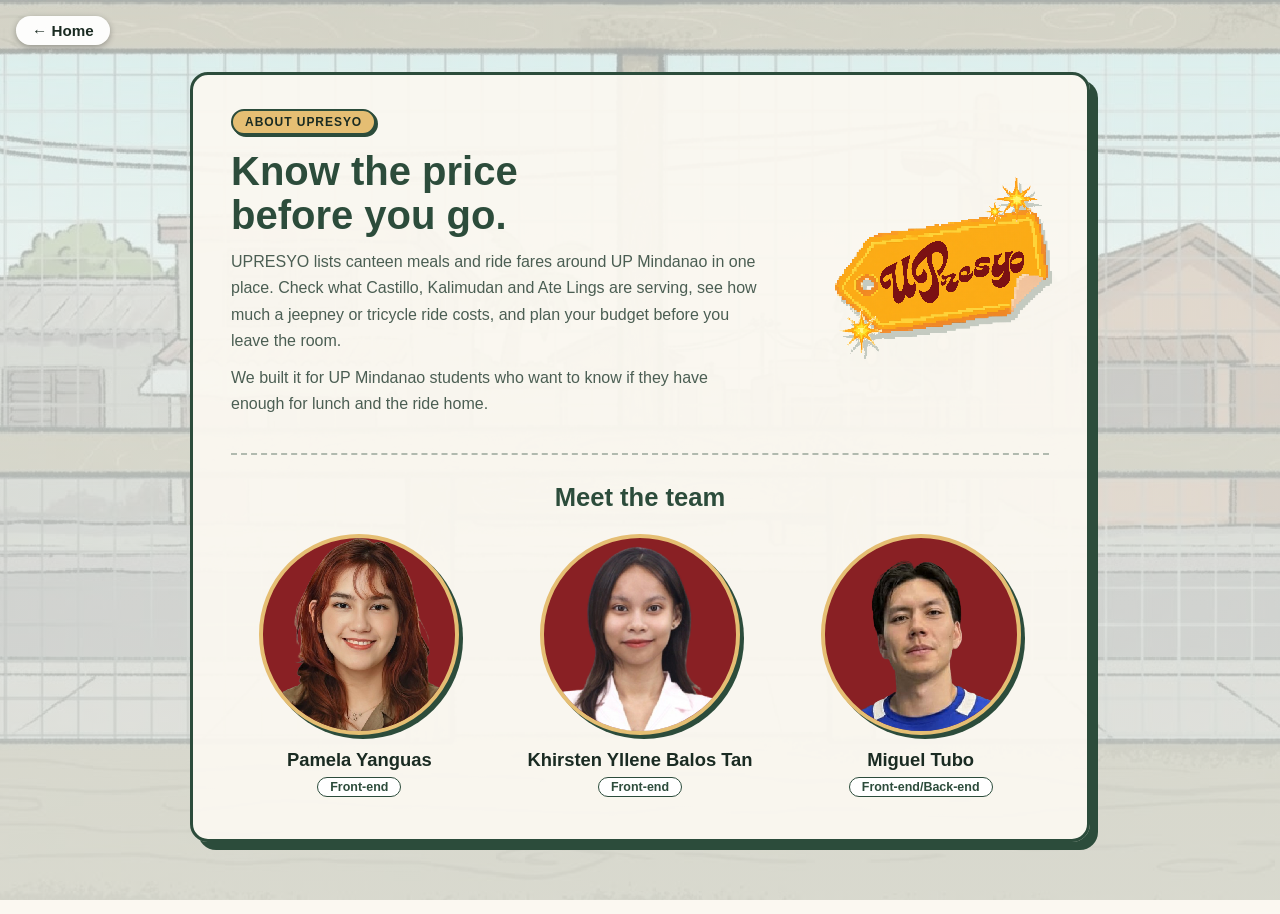
==== commit 286f5eef: "Revise team member information in about.html Updated team member details and roles in the about page" ====
--- a/UPRESYO/about.html
+++ b/UPRESYO/about.html
@@ -51,18 +51,18 @@
         </figure>
 
         <figure class="member">
-          <div class="picture"><img src="khirsten.png" alt="Photo of Khirsten"></div>
+          <div class="picture"><img src="khirsten.png" alt="Photo of Khirsten Yllene Balos Tan"></div>
           <figcaption>
-            <span class="member-name">Khirsten</span>
-            <span class="member-role">Role</span>
+           <span class="member-name">Khirsten Yllene Balos Tan</span>
+            <span class="member-role">Front-end</span>
           </figcaption>
         </figure>
 
         <figure class="member">
-          <div class="picture"><img src="pau.png" alt="Photo of Pau"></div>
+          <div class="picture"><img src="pau.png" alt="Photo of Miguel Tubo"></div>
           <figcaption>
-            <span class="member-name">Pau</span>
-            <span class="member-role">Role</span>
+           <span class="member-name">Miguel Tubo</span>
+            <span class="member-role">Front-end/Back-end</span>
           </figcaption>
         </figure>
       </div>
--- a/UPRESYO/about.css
+++ b/UPRESYO/about.css
@@ -23,75 +23,38 @@
   background-color: #d6e2dc;
 }
 
-/* ---------- Top bar (same as Castillo) ---------- */
-.site-header {
-  position: sticky;
-  top: 0;
+/* ---------- Back button (same as the Toda page) ---------- */
+.back-pill {
+  position: fixed;
+  top: 16px;
+  left: 16px;
   z-index: 100;
-  background-color: var(--green);
-  border-bottom: 3px solid var(--green-dark);
-  box-shadow: 0 3px 10px rgba(0, 0, 0, 0.14);
-}
-
-.nav-inner {
-  max-width: 1200px;
-  height: 68px;
-  margin: 0 auto;
-  padding: 0 28px;
-  display: flex;
-  align-items: center;
-  justify-content: space-between;
-}
-
-.brand {
-  font-family: "Fredoka", sans-serif;
-  font-size: 1.45rem;
-  font-weight: 700;
-  letter-spacing: 0.04em;
-  color: var(--white);
+  padding: 6px 16px;
+  font-family: "Fredoka", sans-serif;
+  font-weight: 700;
+  font-size: 0.95rem;
+  color: var(--ink);
   text-decoration: none;
-}
-
-.nav-links {
-  display: flex;
-  align-items: center;
-  gap: 26px;
-}
-
-.nav-links a {
-  color: rgba(255, 255, 255, 0.88);
-  text-decoration: none;
-  font-size: 0.94rem;
-  font-weight: 600;
-  padding: 6px 2px;
-  border-bottom: 2px solid transparent;
-  transition: color 0.15s ease, border-color 0.15s ease;
-}
-
-.nav-links a:hover {
-  color: var(--white);
-  border-bottom-color: var(--gold);
-}
-
-/* About us is the current page, so its button is maroon */
-.nav-links a.nav-cta {
+  background: rgba(255, 255, 255, 0.95);
+  border-radius: 999px;
+  box-shadow: 0 2px 6px rgba(0, 0, 0, 0.3);
+  transition: background-color 0.2s ease, color 0.2s ease;
+}
+
+.back-pill:hover {
   background: var(--maroon-hover);
   color: var(--white);
-  padding: 8px 18px;
-  border-radius: 999px;
-  border: 1.5px solid var(--gold);
-  font-weight: 700;
-  transition: background-color 0.15s ease;
-}
-
-.nav-links a.nav-cta:hover {
-  background: var(--maroon-hover-deep);
+}
+
+.back-pill:focus-visible {
+  outline: 3px solid var(--gold);
+  outline-offset: 3px;
 }
 
 /* ---------- Page background (same as Castillo) ---------- */
 .page {
-  min-height: calc(100vh - 68px);
-  padding: 40px 20px 72px;
+    min-height: 100vh;
+  padding: 72px 20px 72px;
   display: flex;
   justify-content: center;
   align-items: flex-start;
@@ -239,17 +202,6 @@
 
 /* ---------- Small screens ---------- */
 @media (max-width: 760px) {
-  .nav-inner {
-    height: auto;
-    padding: 12px 16px;
-    flex-wrap: wrap;
-    gap: 8px;
-  }
-
-  .nav-links {
-    gap: 16px;
-    flex-wrap: wrap;
-  }
 
   .about-container {
     padding: 24px 20px 30px;
